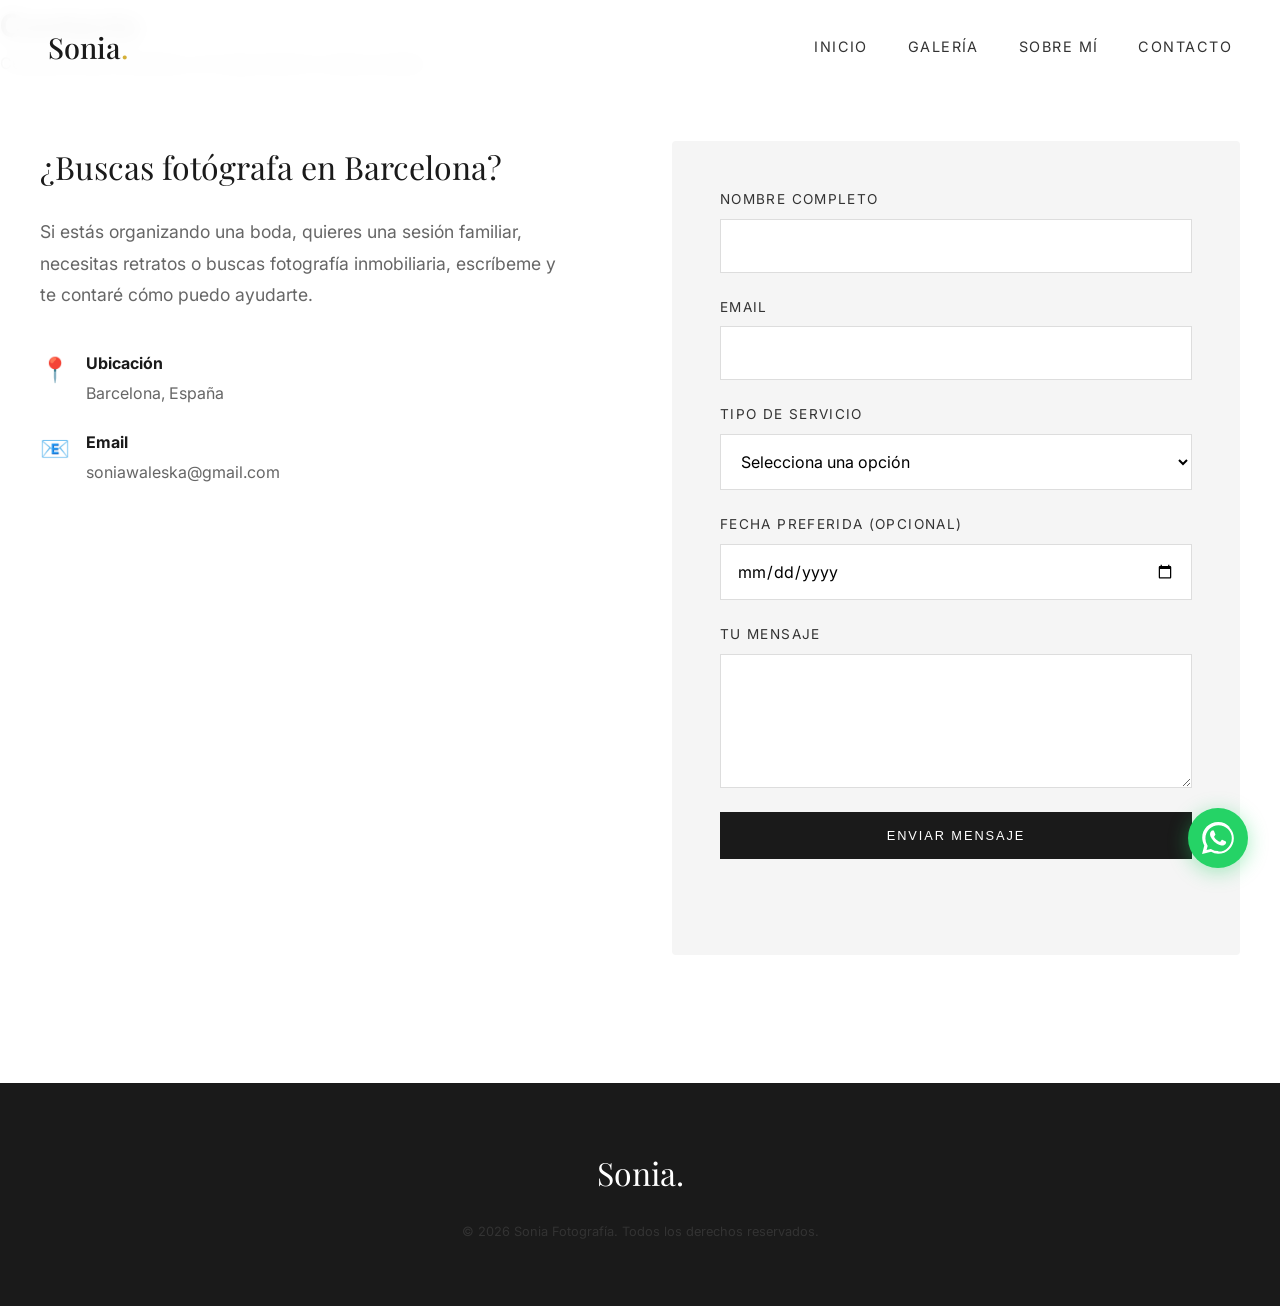
==== contacto.html @ cfec3656 "Improve local SEO and conversion copy" ====
<!DOCTYPE html>
<html lang="es">
<head>
    <meta charset="UTF-8">
    <meta name="viewport" content="width=device-width, initial-scale=1.0">
    <title>Contacto | Sonia Waleska Fotografía</title>
    <meta name="description" content="Contacta con Sonia Waleska, fotógrafa en Barcelona, para bodas, sesiones familiares, retratos y fotografía inmobiliaria. Cuéntame tu idea y te responderé pronto.">
    <meta name="robots" content="index, follow">
    <link rel="canonical" href="https://www.soniawaleska.com/contacto.html">
    <meta property="og:type" content="website">
    <meta property="og:locale" content="es_ES">
    <meta property="og:site_name" content="Sonia Waleska">
    <meta property="og:title" content="Contacto | Sonia Waleska Fotografía">
    <meta property="og:description" content="Contacta con Sonia Waleska para reservar tu sesión o consultar tu proyecto de fotografía en Barcelona.">
    <meta property="og:url" content="https://www.soniawaleska.com/contacto.html">
    <meta property="og:image" content="https://www.soniawaleska.com/og-image.png">
    <meta property="og:image:alt" content="Sonia Waleska, fotógrafa en Barcelona">
    <meta name="twitter:card" content="summary_large_image">
    <meta name="twitter:title" content="Contacto | Sonia Waleska Fotografía">
    <meta name="twitter:description" content="Contacta con Sonia Waleska para reservar tu sesión o consultar tu proyecto de fotografía en Barcelona.">
    <meta name="twitter:image" content="https://www.soniawaleska.com/og-image.png">
    <script async src="https://www.googletagmanager.com/gtag/js?id=G-TX9KS64HBC"></script>
    <script>
      window.dataLayer = window.dataLayer || [];
      function gtag(){dataLayer.push(arguments);}
      gtag('js', new Date());
      gtag('config', 'G-TX9KS64HBC');
    </script>
    <link rel="icon" href="favicon.ico" sizes="any">
    <link rel="icon" type="image/png" sizes="32x32" href="favicon-32.png">
    <link rel="icon" type="image/png" sizes="16x16" href="favicon-16.png">
    <link rel="icon" type="image/svg+xml" href="favicon.svg">
    <link rel="apple-touch-icon" sizes="192x192" href="favicon-192.png">
    <link rel="stylesheet" href="css/style.css">
    <link rel="stylesheet" href="css/contacto.css">
    <link href="https://fonts.googleapis.com/css2?family=Playfair+Display:wght@400;500;600;700&family=Inter:wght@300;400;500&display=swap" rel="stylesheet">
</head>
<body>
    <nav class="navbar">
        <div class="logo">Sonia<span class="accent">.</span></div>
        <button class="nav-toggle" aria-label="Abrir menú" aria-expanded="false">
            <span class="hamburger"></span>
        </button>
        <ul class="nav-links">
            <li><a href="index.html">Inicio</a></li>
            <li><a href="galeria.html">Galería</a></li>
            <li><a href="sobre.html">Sobre mí</a></li>
            <li><a href="contacto.html" class="active">Contacto</a></li>
        </ul>
    </nav>

    <header class="page-header">
        <h1 class="page-title">Contacto</h1>
        <p class="page-subtitle">Cuéntame qué necesitas y te responderé lo antes posible</p>
    </header>

    <section class="contact-section">
        <div class="container">
            <div class="contact-grid">
                <div class="contact-info">
                    <h2 class="contact-title">¿Buscas fotógrafa en Barcelona?</h2>
                    <p class="contact-text">Si estás organizando una boda, quieres una sesión familiar, necesitas retratos o buscas fotografía inmobiliaria, escríbeme y te contaré cómo puedo ayudarte.</p>
                    
                    <div class="contact-details">
                        <div class="contact-item">
                            <span class="contact-icon">📍</span>
                            <div>
                                <strong>Ubicación</strong>
                                <p>Barcelona, España</p>
                            </div>
                        </div>
                        <div class="contact-item">
                            <span class="contact-icon">📧</span>
                            <div>
                                <strong>Email</strong>
                                <p>soniawaleska@gmail.com</p>
                            </div>
                        </div>
                    </div>
                </div>

                <div class="contact-form-wrapper">
                    <form class="contact-form" id="contact-form" action="https://formspree.io/f/mykbqjbq" method="POST">
                        <input type="hidden" name="_subject" value="Nuevo mensaje desde soniawaleska.com">

                        <div class="form-group honeypot-field" aria-hidden="true">
                            <label for="website">Si eres humano, deja este campo vacío</label>
                            <input type="text" id="website" name="website" tabindex="-1" autocomplete="off">
                        </div>

                        <div class="form-group">
                            <label for="nombre">Nombre completo</label>
                            <input type="text" id="nombre" name="nombre" required>
                        </div>
                        
                        <div class="form-group">
                            <label for="email">Email</label>
                            <input type="email" id="email" name="email" required>
                        </div>
                        
                        <div class="form-group">
                            <label for="tipo">Tipo de servicio</label>
                            <select id="tipo" name="tipo" required>
                                <option value="">Selecciona una opción</option>
                                <option value="bodas">Bodas</option>
                                <option value="familias">Familias / Retratos</option>
                                <option value="inmuebles">Inmuebles</option>
                                <option value="otro">Otro</option>
                            </select>
                        </div>
                        
                        <div class="form-group">
                            <label for="fecha">Fecha preferida (opcional)</label>
                            <input type="date" id="fecha" name="fecha">
                        </div>
                        
                        <div class="form-group">
                            <label for="mensaje">Tu mensaje</label>
                            <textarea id="mensaje" name="mensaje" rows="5" required></textarea>
                        </div>
                        
                        <button type="submit" class="btn btn-primary">Enviar mensaje</button>
                        <p class="form-status" id="form-status" aria-live="polite"></p>
                    </form>
                </div>
            </div>
        </div>
    </section>

    <footer class="footer">
        <div class="container">
            <div class="footer-content">
                <div class="footer-logo">Sonia<span class="accent">.</span></div>
                <div class="footer-copyright">
                    © 2026 Sonia Fotografía. Todos los derechos reservados.
                </div>
            </div>
        </div>
    </footer>

    <!-- WhatsApp Float Button -->
<a href="https://wa.me/34695807558?text=Hola%20Sonia,%20me%20gustaría%20saber%20más%20sobre%20tus%20servicios%20de%20fotografía" class="whatsapp-float" target="_blank" rel="noopener noreferrer" aria-label="Contactar por WhatsApp">
<svg class="whatsapp-icon" viewBox="0 0 24 24" fill="currentColor">
<path d="M17.472 14.382c-.297-.149-1.758-.867-2.03-.967-.273-.099-.471-.148-.67.15-.197.297-.767.966-.94 1.164-.173.199-.347.223-.644.075-.297-.15-1.255-.463-2.39-1.475-.883-.788-1.48-1.761-1.653-2.059-.173-.297-.018-.458.13-.606.134-.133.298-.347.446-.52.149-.174.198-.298.298-.497.099-.198.05-.371-.025-.52-.075-.149-.669-1.612-.916-2.207-.242-.579-.487-.5-.669-.51-.173-.008-.371-.01-.57-.01-.198 0-.52.074-.792.372-.272.297-1.04 1.016-1.04 2.479 0 1.462 1.065 2.875 1.213 3.074.149.198 2.096 3.2 5.077 4.487.709.306 1.262.489 1.694.625.712.227 1.36.195 1.871.118.571-.085 1.758-.719 2.006-1.413.248-.694.248-1.289.173-1.413-.074-.124-.272-.198-.57-.347m-5.421 7.403h-.004a9.87 9.87 0 01-5.031-1.378l-.361-.214-3.241.851.865-3.153-.205-.347a9.865 9.865 0 01-1.51-5.26c.001-5.45 4.436-9.884 9.888-9.884 2.64 0 5.122 1.03 6.988 2.898a9.825 9.825 0 012.893 6.994c-.003 5.45-4.437 9.884-9.885 9.884m8.413-18.297A11.815 11.815 0 0012.05 0C5.4 0 .16 5.244.157 11.715c0 2.06.536 4.075 1.552 5.852L.05 24l6.768-1.775A11.74 11.74 0 0012.05 23.9c6.653 0 11.848-5.244 11.848-11.715 0-3.13-1.222-6.073-3.453-8.297z"/>
</svg>
</a>

<script src="js/main.js"></script>
</body>
</html>
---- css/style.css ----
/* Sonia Fotografía - Premium Styles */

:root {
    --color-white: #FFFFFF;
    --color-cream: #F5F5F5;
    --color-black: #1A1A1A;
    --color-gray: #333333;
    --color-gray-light: #666666;
    --color-accent: #D4AF37;
    --font-serif: 'Playfair Display', Georgia, serif;
    --font-sans: 'Inter', -apple-system, BlinkMacSystemFont, sans-serif;
    --transition: all 0.3s ease;
}

* {
    margin: 0;
    padding: 0;
    box-sizing: border-box;
}

body {
    font-family: var(--font-sans);
    color: var(--color-black);
    line-height: 1.6;
    background: var(--color-white);
}

/* Navbar */
.navbar {
    position: fixed;
    top: 0;
    left: 0;
    right: 0;
    padding: 1.5rem 3rem;
    display: flex;
    justify-content: space-between;
    align-items: center;
    z-index: 1000;
    background: rgba(255, 255, 255, 0.95);
    backdrop-filter: blur(10px);
}

.logo {
    font-family: var(--font-serif);
    font-size: 1.8rem;
    font-weight: 500;
    color: var(--color-black);
}

.logo .accent {
    color: var(--color-accent);
}

/* Desktop Navigation */
.nav-links {
    display: flex;
    list-style: none;
    gap: 2.5rem;
}

.nav-links a {
    text-decoration: none;
    color: var(--color-gray);
    font-weight: 400;
    font-size: 0.9rem;
    text-transform: uppercase;
    letter-spacing: 0.1em;
    transition: var(--transition);
}

.nav-links a:hover {
    color: var(--color-accent);
}

/* Mobile Navigation - Hamburger Menu */
.nav-toggle {
    display: none;
    background: transparent;
    border: none;
    cursor: pointer;
    padding: 0.5rem;
    z-index: 1001;
}

.hamburger {
    display: block;
    width: 24px;
    height: 2px;
    background: var(--color-black);
    position: relative;
    transition: var(--transition);
}

.hamburger::before,
.hamburger::after {
    content: '';
    position: absolute;
    width: 24px;
    height: 2px;
    background: var(--color-black);
    transition: var(--transition);
}

.hamburger::before {
    top: -7px;
}

.hamburger::after {
    top: 7px;
}

/* Hamburger Animation when Active */
.nav-toggle[aria-expanded="true"] .hamburger {
    background: transparent;
}

.nav-toggle[aria-expanded="true"] .hamburger::before {
    transform: rotate(45deg);
    top: 0;
}

.nav-toggle[aria-expanded="true"] .hamburger::after {
    transform: rotate(-45deg);
    top: 0;
}

/* Mobile Menu Styles */
@media (max-width: 768px) {
    .navbar {
        padding: 1rem 1.5rem;
    }

    .nav-toggle {
        display: block;
    }

    .nav-links {
        position: fixed;
        top: 0;
        right: -100%;
        width: 70%;
        max-width: 300px;
        height: 100vh;
        background: var(--color-white);
        flex-direction: column;
        justify-content: center;
        align-items: center;
        gap: 2rem;
        padding: 2rem;
        transition: right 0.3s ease;
        box-shadow: -5px 0 20px rgba(0, 0, 0, 0.1);
    }

    .nav-links.active {
        right: 0;
    }

    .nav-links a {
        font-size: 1.1rem;
        color: var(--color-black);
    }
}

/* Hero */
.hero {
    height: 100vh;
    display: flex;
    flex-direction: column;
    justify-content: center;
    align-items: center;
    text-align: center;
    background: linear-gradient(135deg, var(--color-cream) 0%, var(--color-white) 100%);
    position: relative;
    overflow: hidden;
}

.hero::before {
    content: '';
    position: absolute;
    top: 0;
    left: 0;
    right: 0;
    bottom: 0;
    background-image: url('https://images.unsplash.com/photo-1494438639946-1ebd1d20bf85?w=1920&q=80');
    background-size: cover;
    background-position: center;
    opacity: 0.15;
}

.hero-content {
    position: relative;
    z-index: 1;
    max-width: 800px;
    padding: 2rem;
}

.hero-title {
    font-family: var(--font-serif);
    font-size: 4rem;
    font-weight: 400;
    margin-bottom: 1rem;
    letter-spacing: -0.02em;
}

.hero-subtitle {
    font-size: 1.3rem;
    color: var(--color-gray-light);
    margin-bottom: 0.5rem;
    font-weight: 300;
}

.hero-location {
    font-size: 1rem;
    color: var(--color-gray-light);
    margin-bottom: 2rem;
}

.hero-scroll {
    position: absolute;
    bottom: 3rem;
    left: 50%;
    transform: translateX(-50%);
    display: flex;
    flex-direction: column;
    align-items: center;
    gap: 1rem;
}

.scroll-text {
    font-size: 0.75rem;
    text-transform: uppercase;
    letter-spacing: 0.2em;
    color: var(--color-gray-light);
}

.scroll-line {
    width: 1px;
    height: 60px;
    background: var(--color-gray-light);
    animation: scrollPulse 2s infinite;
}

@keyframes scrollPulse {
    0%, 100% { opacity: 0.3; transform: scaleY(1); }
    50% { opacity: 1; transform: scaleY(1.1); }
}

/* Buttons */
.btn {
    display: inline-block;
    padding: 1rem 2.5rem;
    text-decoration: none;
    text-transform: uppercase;
    font-size: 0.8rem;
    letter-spacing: 0.15em;
    transition: var(--transition);
    cursor: pointer;
    border: none;
}

.btn-primary {
    background: var(--color-black);
    color: var(--color-white);
}

.btn-primary:hover {
    background: var(--color-gray);
}

.btn-secondary {
    border: 1px solid var(--color-black);
    color: var(--color-black);
    background: transparent;
}

.btn-secondary:hover {
    background: var(--color-black);
    color: var(--color-white);
}

/* Servicios */
.servicios {
    padding: 8rem 2rem;
    background: var(--color-white);
}

.container {
    max-width: 1200px;
    margin: 0 auto;
}

.section-title {
    font-family: var(--font-serif);
    font-size: 2.5rem;
    text-align: center;
    margin-bottom: 4rem;
    font-weight: 400;
}

.servicios-grid {
    display: grid;
    grid-template-columns: repeat(auto-fit, minmax(350px, 1fr));
    gap: 2rem;
}

.servicio-card {
    position: relative;
    overflow: hidden;
    aspect-ratio: 3/4;
    cursor: pointer;
}

.servicio-card img {
    width: 100%;
    height: 100%;
    object-fit: cover;
    transition: var(--transition);
}

.servicio-card:hover img {
    transform: scale(1.05);
}

.servicio-overlay {
    position: absolute;
    bottom: 0;
    left: 0;
    right: 0;
    padding: 2rem;
    background: linear-gradient(transparent, rgba(0,0,0,0.7));
    color: white;
    transform: translateY(20px);
    opacity: 0.9;
    transition: var(--transition);
}

.servicio-card:hover .servicio-overlay {
    transform: translateY(0);
    opacity: 1;
}

.servicio-overlay h3 {
    font-family: var(--font-serif);
    font-size: 1.5rem;
    margin-bottom: 0.5rem;
}

.servicio-overlay p {
    font-size: 0.9rem;
    opacity: 0.9;
}

/* CTA */
.cta {
    padding: 8rem 2rem;
    background: var(--color-cream);
    text-align: center;
}

.cta-title {
    font-family: var(--font-serif);
    font-size: 2.5rem;
    margin-bottom: 1rem;
    font-weight: 400;
}

.cta-text {
    color: var(--color-gray-light);
    font-size: 1.1rem;
    margin-bottom: 2rem;
}

/* Footer */
.footer {
    padding: 4rem 2rem;
    background: var(--color-black);
    color: var(--color-white);
    text-align: center;
}

.footer-logo {
    font-family: var(--font-serif);
    font-size: 2rem;
    margin-bottom: 1.5rem;
}

.footer-links {
    margin-bottom: 1.5rem;
    display: flex;
    justify-content: center;
    align-items: center;
    flex-wrap: wrap;
    gap: 1rem;
}

.footer-links a,
.footer-links span {
    color: var(--color-gray-light);
    text-decoration: none;
    font-size: 0.9rem;
}

.footer-links a:hover {
    color: var(--color-white);
}

.separator {
    color: var(--color-gray);
}

.footer-copyright {
    color: var(--color-gray); font-size: 0.8rem; }

/* Responsive */
@media (max-width: 768px) {
    html, body { overflow-x: hidden; }
    .hero-title { font-size: 2.5rem; }
    .hero-subtitle { font-size: 1rem; }
    .servicios-grid { grid-template-columns: 1fr; }
    .section-title, .cta-title { font-size: 2rem; }
    .container { padding: 0 1rem; }
}

/* WhatsApp Float Button */
.whatsapp-float {
  position: fixed;
  bottom: 2rem;
  right: 2rem;
  width: 60px;
  height: 60px;
  background: #25D366;
  border-radius: 50%;
  display: flex;
  align-items: center;
  justify-content: center;
  box-shadow: 0 4px 20px rgba(37, 211, 102, 0.4);
  transition: var(--transition);
  z-index: 9999;
  text-decoration: none;
}

.whatsapp-float:hover {
  transform: scale(1.1);
  box-shadow: 0 6px 30px rgba(37, 211, 102, 0.6);
}

.whatsapp-float:hover .whatsapp-icon {
  transform: rotate(10deg);
}

.whatsapp-icon {
  width: 32px;
  height: 32px;
  color: white;
  transition: transform 0.3s ease;
}

@media (max-width: 768px) {
  .whatsapp-float {
    bottom: 1.5rem;
    right: 1.5rem;
    width: 55px;
    height: 55px;
  }

  .whatsapp-icon {
    width: 28px;
    height: 28px;
  }
}
---- css/contacto.css ----
/* Estilos específicos de Contacto */

.contact-section {
    padding: 4rem 2rem 8rem;
}

.contact-grid {
    display: grid;
    grid-template-columns: 1fr 1fr;
    gap: 4rem;
    max-width: 1200px;
    margin: 0 auto;
}

.contact-info {
    padding-right: 2rem;
}

.contact-title {
    font-family: var(--font-serif);
    font-size: 2rem;
    margin-bottom: 1.5rem;
    font-weight: 400;
}

.contact-text {
    color: var(--color-gray-light);
    font-size: 1.1rem;
    margin-bottom: 2.5rem;
    line-height: 1.8;
}

.contact-details {
    display: flex;
    flex-direction: column;
    gap: 1.5rem;
}

.contact-item {
    display: flex;
    align-items: flex-start;
    gap: 1rem;
}

.contact-icon {
    font-size: 1.5rem;
}

.contact-item strong {
    display: block;
    margin-bottom: 0.25rem;
}

.contact-item p {
    color: var(--color-gray-light);
}

/* Formulario */
.contact-form-wrapper {
    background: var(--color-cream);
    padding: 3rem;
    border-radius: 4px;
}

.contact-form {
    display: flex;
    flex-direction: column;
    gap: 1.5rem;
}

.form-group {
    display: flex;
    flex-direction: column;
}

.form-group label {
    font-size: 0.85rem;
    text-transform: uppercase;
    letter-spacing: 0.1em;
    margin-bottom: 0.5rem;
    color: var(--color-gray);
}

.form-group input,
.form-group textarea,
.form-group select {
    padding: 1rem;
    border: 1px solid #ddd;
    background: var(--color-white);
    font-family: var(--font-sans);
    font-size: 1rem;
    transition: var(--transition);
}

.form-group input:focus,
.form-group textarea:focus,
.form-group select:focus {
    outline: none;
    border-color: var(--color-black);
}

.form-group textarea {
    resize: vertical;
    min-height: 120px;
}

.honeypot-field {
    position: absolute;
    left: -9999px;
    width: 1px;
    height: 1px;
    overflow: hidden;
}

.form-status {
    min-height: 1.5rem;
    margin: 0;
    font-size: 0.95rem;
    color: var(--color-gray);
}

.form-status.is-error {
    color: #b42318;
}

/* Responsive */
@media (max-width: 768px) {
    .contact-grid {
        grid-template-columns: 1fr;
        gap: 2rem;
    }
    
    .contact-info {
        padding-right: 0;
    }
    
    .contact-form-wrapper {
        padding: 2rem;
    }
}
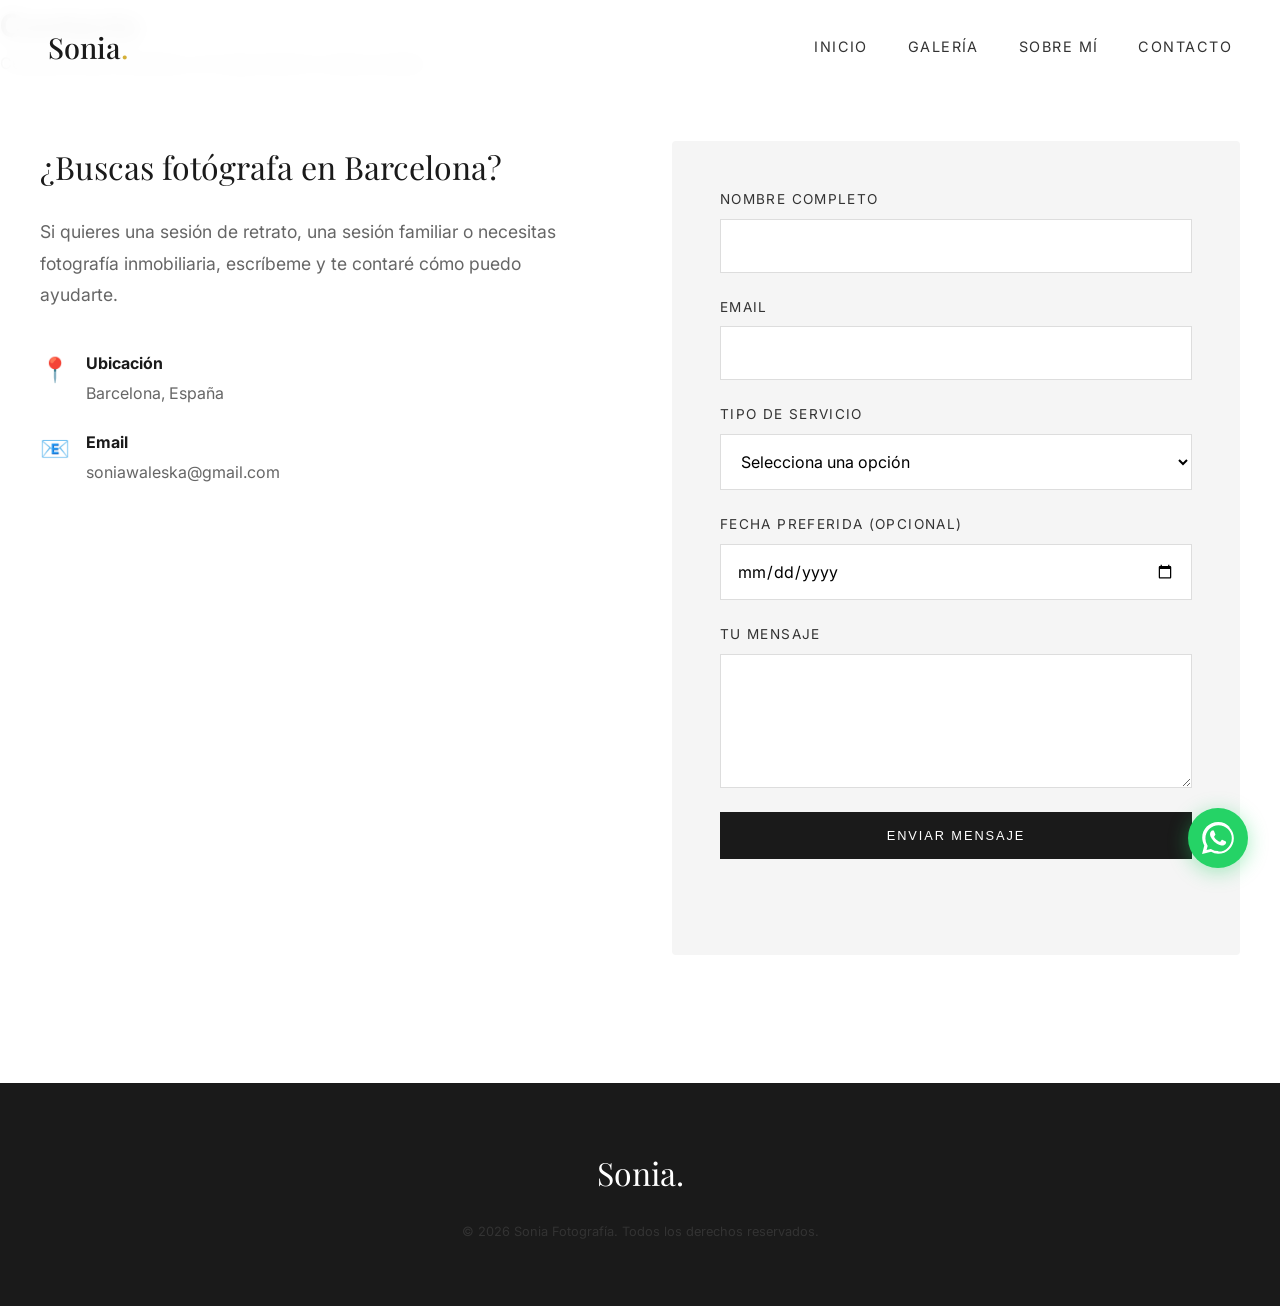
==== commit ece5f1a6: "Refocus site on portraits and real estate" ====
--- a/contacto.html
+++ b/contacto.html
@@ -4,7 +4,7 @@
     <meta charset="UTF-8">
     <meta name="viewport" content="width=device-width, initial-scale=1.0">
     <title>Contacto | Sonia Waleska Fotografía</title>
-    <meta name="description" content="Contacta con Sonia Waleska, fotógrafa en Barcelona, para bodas, sesiones familiares, retratos y fotografía inmobiliaria. Cuéntame tu idea y te responderé pronto.">
+    <meta name="description" content="Contacta con Sonia Waleska, fotógrafa en Barcelona, para retratos, sesiones familiares y fotografía inmobiliaria. Cuéntame tu idea y te responderé pronto.">
     <meta name="robots" content="index, follow">
     <link rel="canonical" href="https://www.soniawaleska.com/contacto.html">
     <meta property="og:type" content="website">
@@ -59,7 +59,7 @@
             <div class="contact-grid">
                 <div class="contact-info">
                     <h2 class="contact-title">¿Buscas fotógrafa en Barcelona?</h2>
-                    <p class="contact-text">Si estás organizando una boda, quieres una sesión familiar, necesitas retratos o buscas fotografía inmobiliaria, escríbeme y te contaré cómo puedo ayudarte.</p>
+                    <p class="contact-text">Si quieres una sesión de retrato, una sesión familiar o necesitas fotografía inmobiliaria, escríbeme y te contaré cómo puedo ayudarte.</p>
                     
                     <div class="contact-details">
                         <div class="contact-item">
@@ -102,8 +102,7 @@
                             <label for="tipo">Tipo de servicio</label>
                             <select id="tipo" name="tipo" required>
                                 <option value="">Selecciona una opción</option>
-                                <option value="bodas">Bodas</option>
-                                <option value="familias">Familias / Retratos</option>
+                                <option value="retratos">Retratos / Familias</option>
                                 <option value="inmuebles">Inmuebles</option>
                                 <option value="otro">Otro</option>
                             </select>
--- a/css/style.css
+++ b/css/style.css
@@ -350,10 +350,67 @@
     opacity: 0.9;
 }
 
-/* CTA */
+/* Process / Trust / FAQ / CTA */
+.process-section,
+.trust-section,
+.faq-section,
 .cta {
     padding: 8rem 2rem;
+}
+
+.process-section,
+.faq-section {
+    background: var(--color-white);
+}
+
+.trust-section,
+.cta {
     background: var(--color-cream);
+}
+
+.process-grid,
+.trust-grid,
+.faq-grid {
+    display: grid;
+    grid-template-columns: repeat(auto-fit, minmax(240px, 1fr));
+    gap: 2rem;
+}
+
+.process-card,
+.trust-item,
+.faq-item {
+    background: var(--color-white);
+    padding: 2rem;
+    border-radius: 4px;
+    box-shadow: 0 8px 30px rgba(0, 0, 0, 0.04);
+}
+
+.process-step {
+    display: inline-block;
+    margin-bottom: 1rem;
+    font-size: 0.85rem;
+    letter-spacing: 0.15em;
+    color: var(--color-accent);
+}
+
+.process-card h3,
+.trust-item h3,
+.faq-item h3 {
+    font-family: var(--font-serif);
+    font-size: 1.4rem;
+    margin-bottom: 0.75rem;
+    font-weight: 400;
+}
+
+.process-card p,
+.trust-item p,
+.faq-item p,
+.cta-text {
+    color: var(--color-gray-light);
+    font-size: 1.05rem;
+}
+
+.cta {
     text-align: center;
 }
 
@@ -365,8 +422,6 @@
 }
 
 .cta-text {
-    color: var(--color-gray-light);
-    font-size: 1.1rem;
     margin-bottom: 2rem;
 }
 
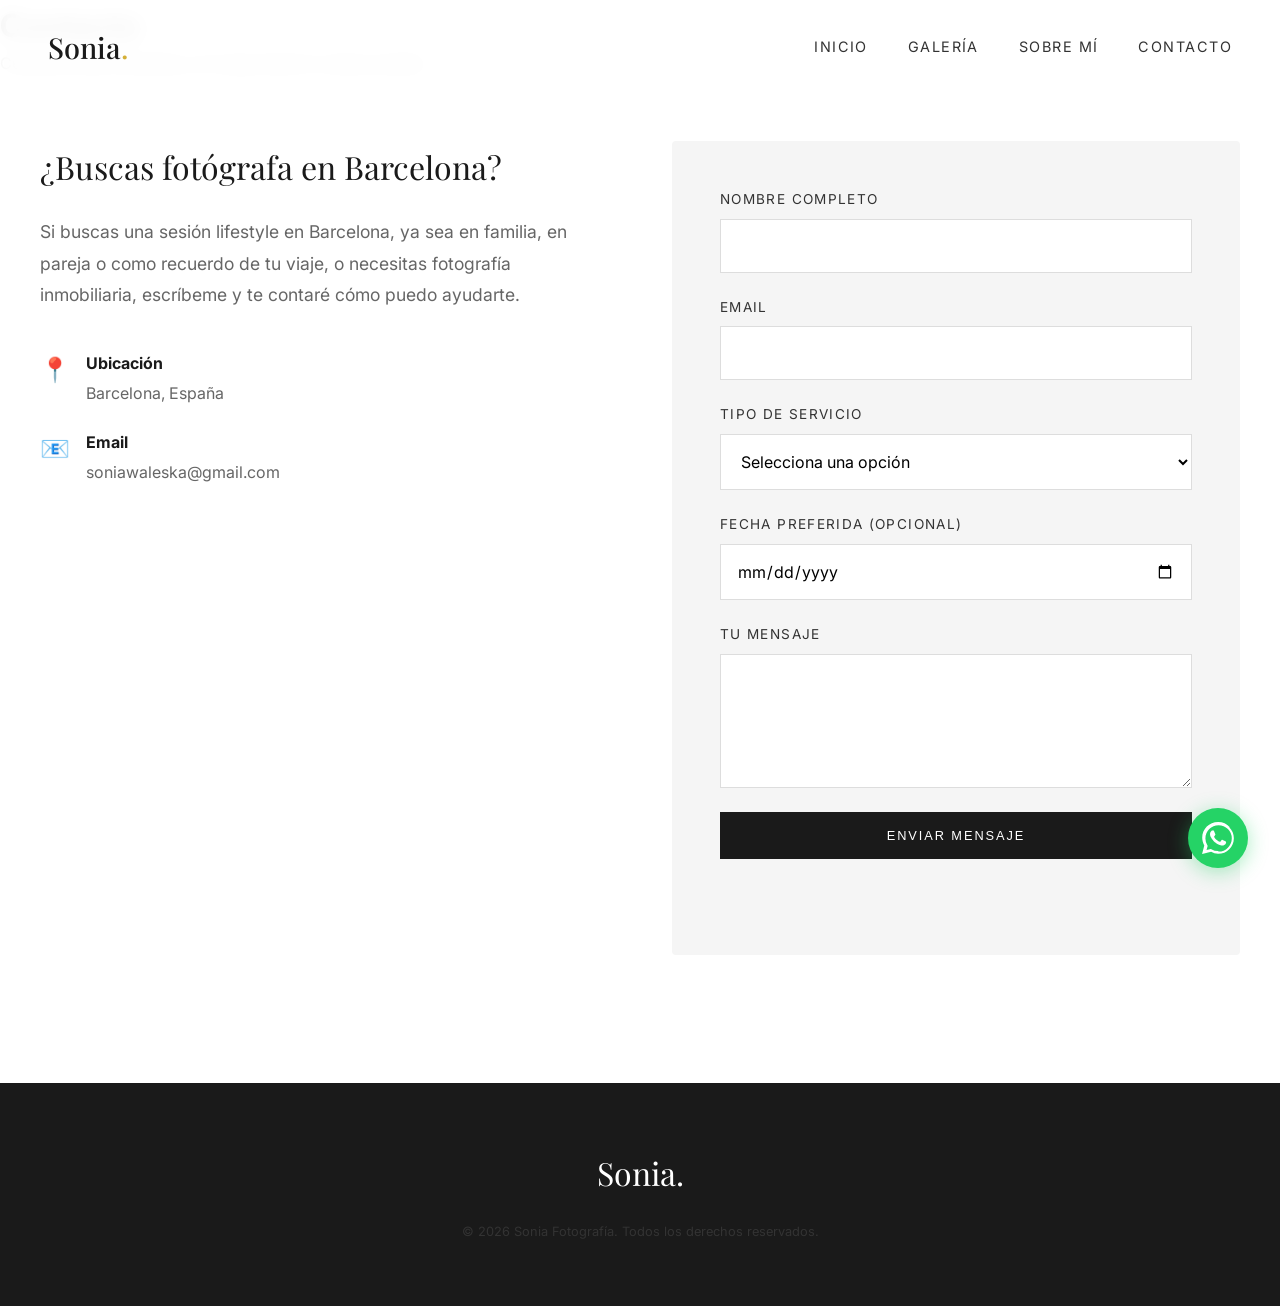
==== commit 4cf5d6fd: "Rename portrait/family offering to lifestyle" ====
--- a/contacto.html
+++ b/contacto.html
@@ -4,7 +4,7 @@
     <meta charset="UTF-8">
     <meta name="viewport" content="width=device-width, initial-scale=1.0">
     <title>Contacto | Sonia Waleska Fotografía</title>
-    <meta name="description" content="Contacta con Sonia Waleska, fotógrafa en Barcelona, para retratos, sesiones familiares y fotografía inmobiliaria. Cuéntame tu idea y te responderé pronto.">
+    <meta name="description" content="Contacta con Sonia Waleska, fotógrafa en Barcelona, para sesiones lifestyle e inmuebles. Cuéntame tu idea y te responderé pronto.">
     <meta name="robots" content="index, follow">
     <link rel="canonical" href="https://www.soniawaleska.com/contacto.html">
     <meta property="og:type" content="website">
@@ -59,7 +59,7 @@
             <div class="contact-grid">
                 <div class="contact-info">
                     <h2 class="contact-title">¿Buscas fotógrafa en Barcelona?</h2>
-                    <p class="contact-text">Si quieres una sesión de retrato, una sesión familiar o necesitas fotografía inmobiliaria, escríbeme y te contaré cómo puedo ayudarte.</p>
+                    <p class="contact-text">Si buscas una sesión lifestyle en Barcelona, ya sea en familia, en pareja o como recuerdo de tu viaje, o necesitas fotografía inmobiliaria, escríbeme y te contaré cómo puedo ayudarte.</p>
                     
                     <div class="contact-details">
                         <div class="contact-item">
@@ -102,7 +102,7 @@
                             <label for="tipo">Tipo de servicio</label>
                             <select id="tipo" name="tipo" required>
                                 <option value="">Selecciona una opción</option>
-                                <option value="retratos">Retratos / Familias</option>
+                                <option value="lifestyle">Lifestyle</option>
                                 <option value="inmuebles">Inmuebles</option>
                                 <option value="otro">Otro</option>
                             </select>
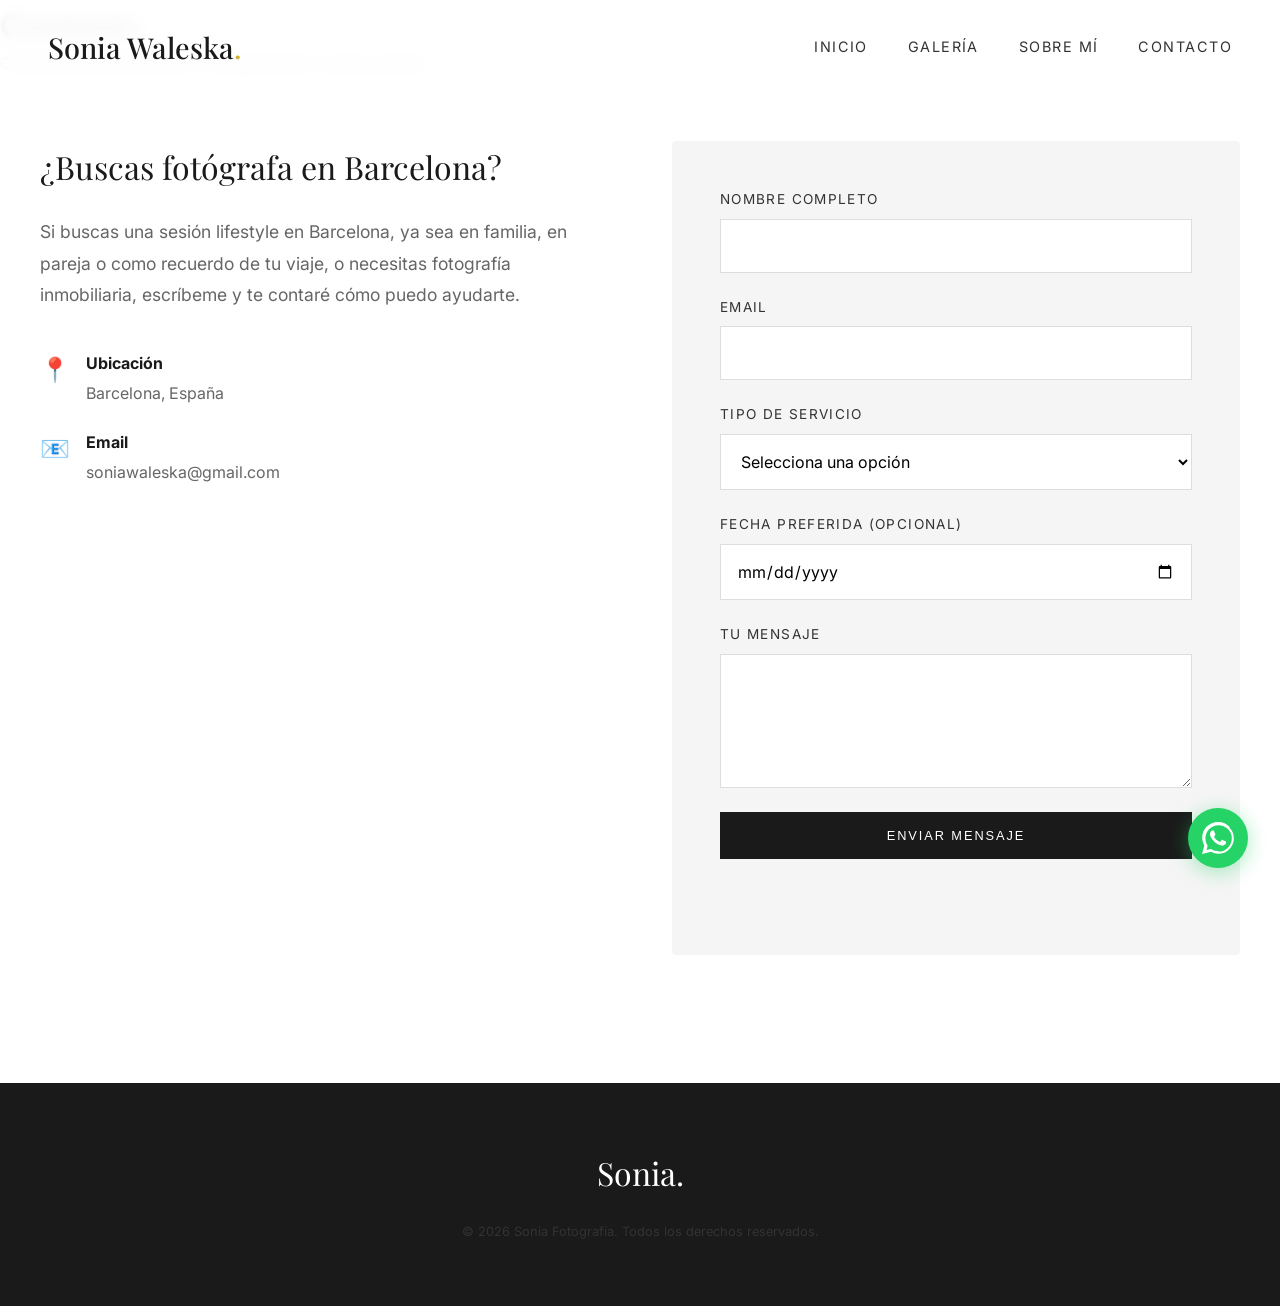
==== commit 409ea05a: "Update site logo text to Sonia Waleska" ====
--- a/contacto.html
+++ b/contacto.html
@@ -37,7 +37,7 @@
 </head>
 <body>
     <nav class="navbar">
-        <div class="logo">Sonia<span class="accent">.</span></div>
+        <div class="logo">Sonia Waleska<span class="accent">.</span></div>
         <button class="nav-toggle" aria-label="Abrir menú" aria-expanded="false">
             <span class="hamburger"></span>
         </button>
@@ -102,7 +102,7 @@
                             <label for="tipo">Tipo de servicio</label>
                             <select id="tipo" name="tipo" required>
                                 <option value="">Selecciona una opción</option>
-                                <option value="lifestyle">Lifestyle</option>
+                                <option value="lifestyle">Lifestyle, familias, parejas o turistas</option>
                                 <option value="inmuebles">Inmuebles</option>
                                 <option value="otro">Otro</option>
                             </select>
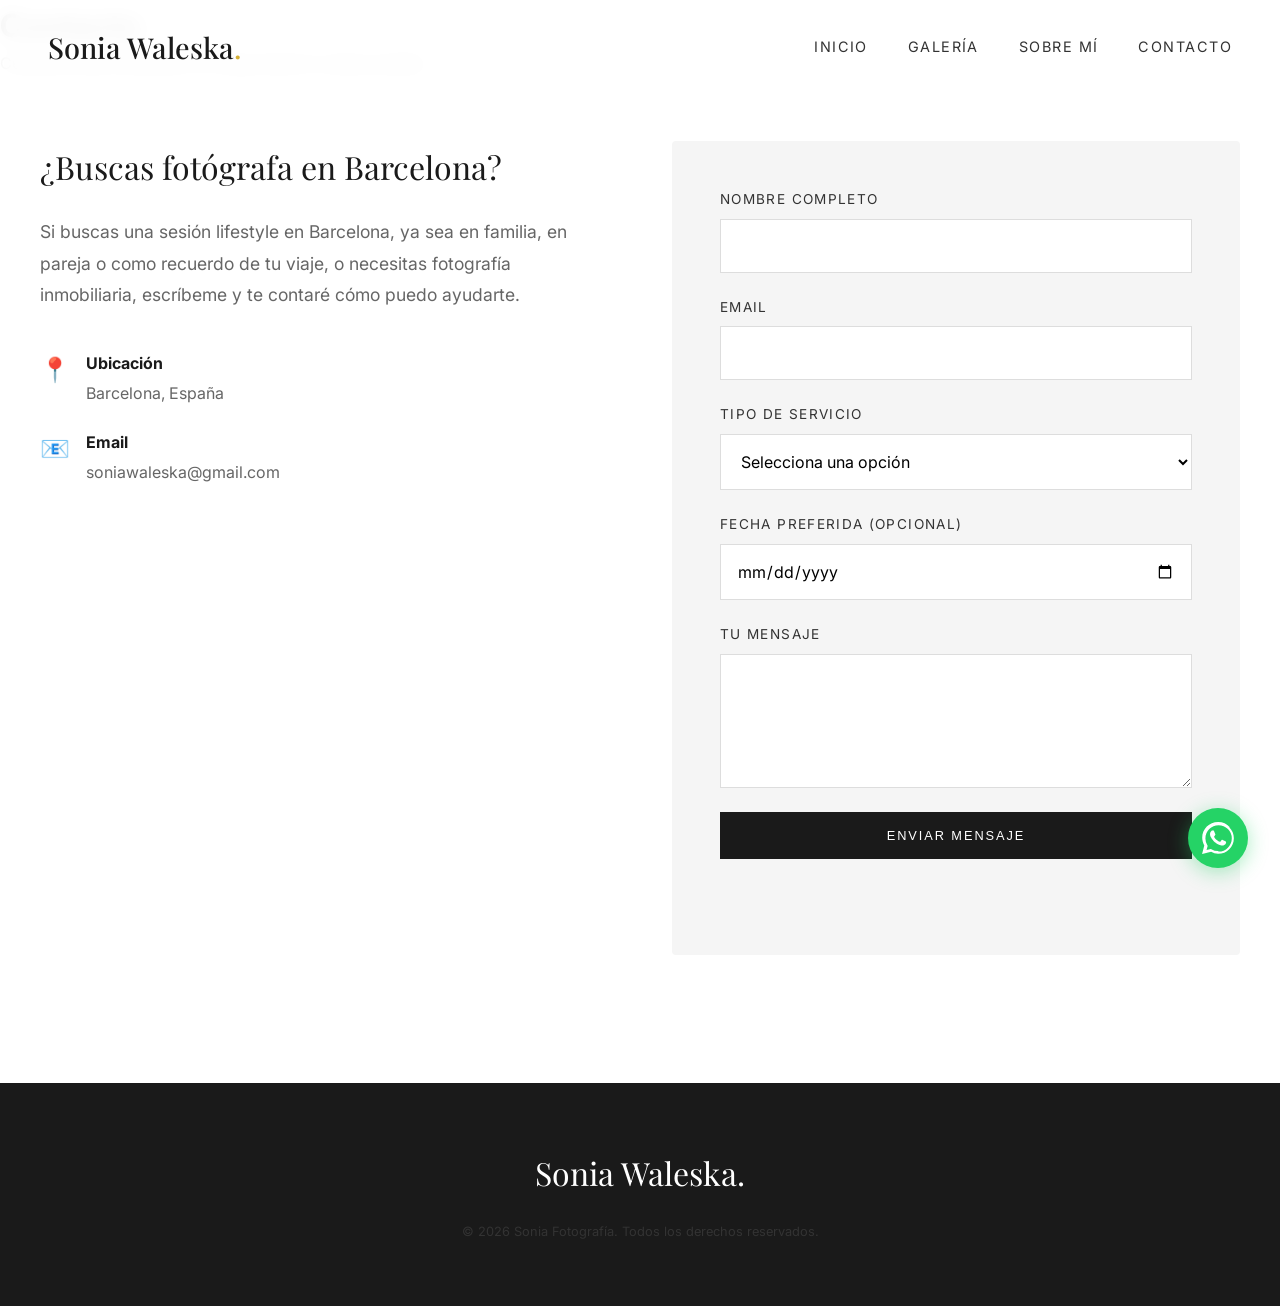
==== commit 2e7bfc0d: "Update footer logo text to Sonia Waleska" ====
--- a/contacto.html
+++ b/contacto.html
@@ -129,7 +129,7 @@
     <footer class="footer">
         <div class="container">
             <div class="footer-content">
-                <div class="footer-logo">Sonia<span class="accent">.</span></div>
+                <div class="footer-logo">Sonia Waleska<span class="accent">.</span></div>
                 <div class="footer-copyright">
                     © 2026 Sonia Fotografía. Todos los derechos reservados.
                 </div>
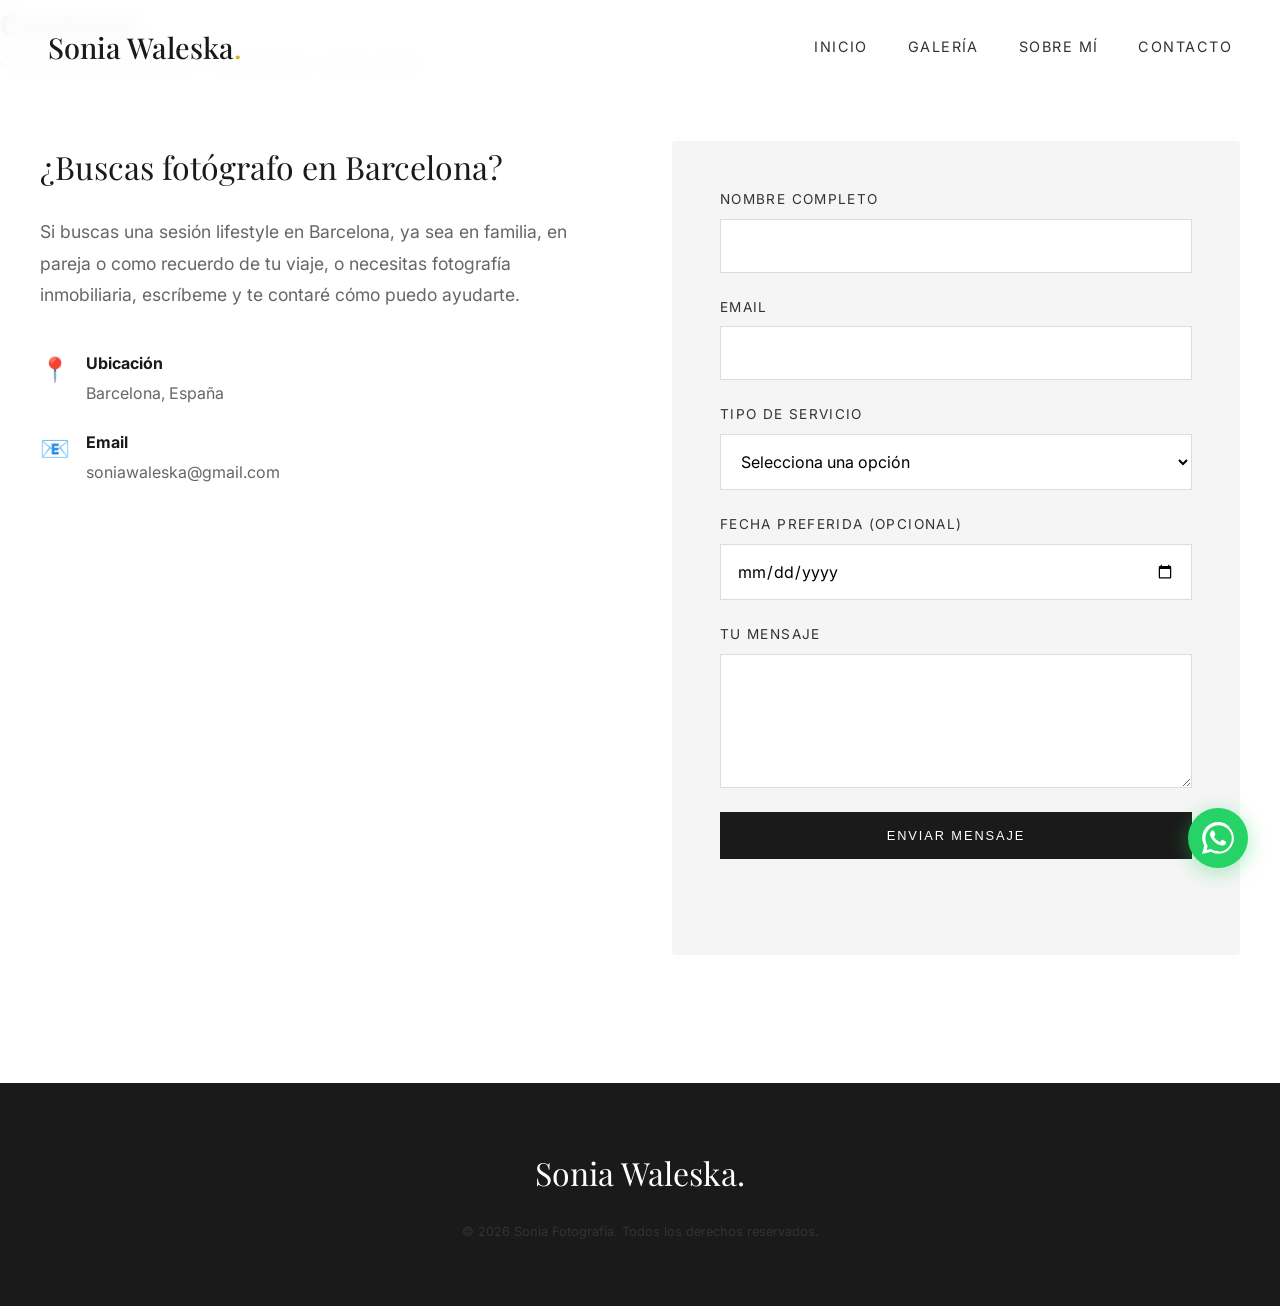
==== commit dacbb757: "Use masculine profession noun in contact copy" ====
--- a/contacto.html
+++ b/contacto.html
@@ -58,7 +58,7 @@
         <div class="container">
             <div class="contact-grid">
                 <div class="contact-info">
-                    <h2 class="contact-title">¿Buscas fotógrafa en Barcelona?</h2>
+                    <h2 class="contact-title">¿Buscas fotógrafo en Barcelona?</h2>
                     <p class="contact-text">Si buscas una sesión lifestyle en Barcelona, ya sea en familia, en pareja o como recuerdo de tu viaje, o necesitas fotografía inmobiliaria, escríbeme y te contaré cómo puedo ayudarte.</p>
                     
                     <div class="contact-details">
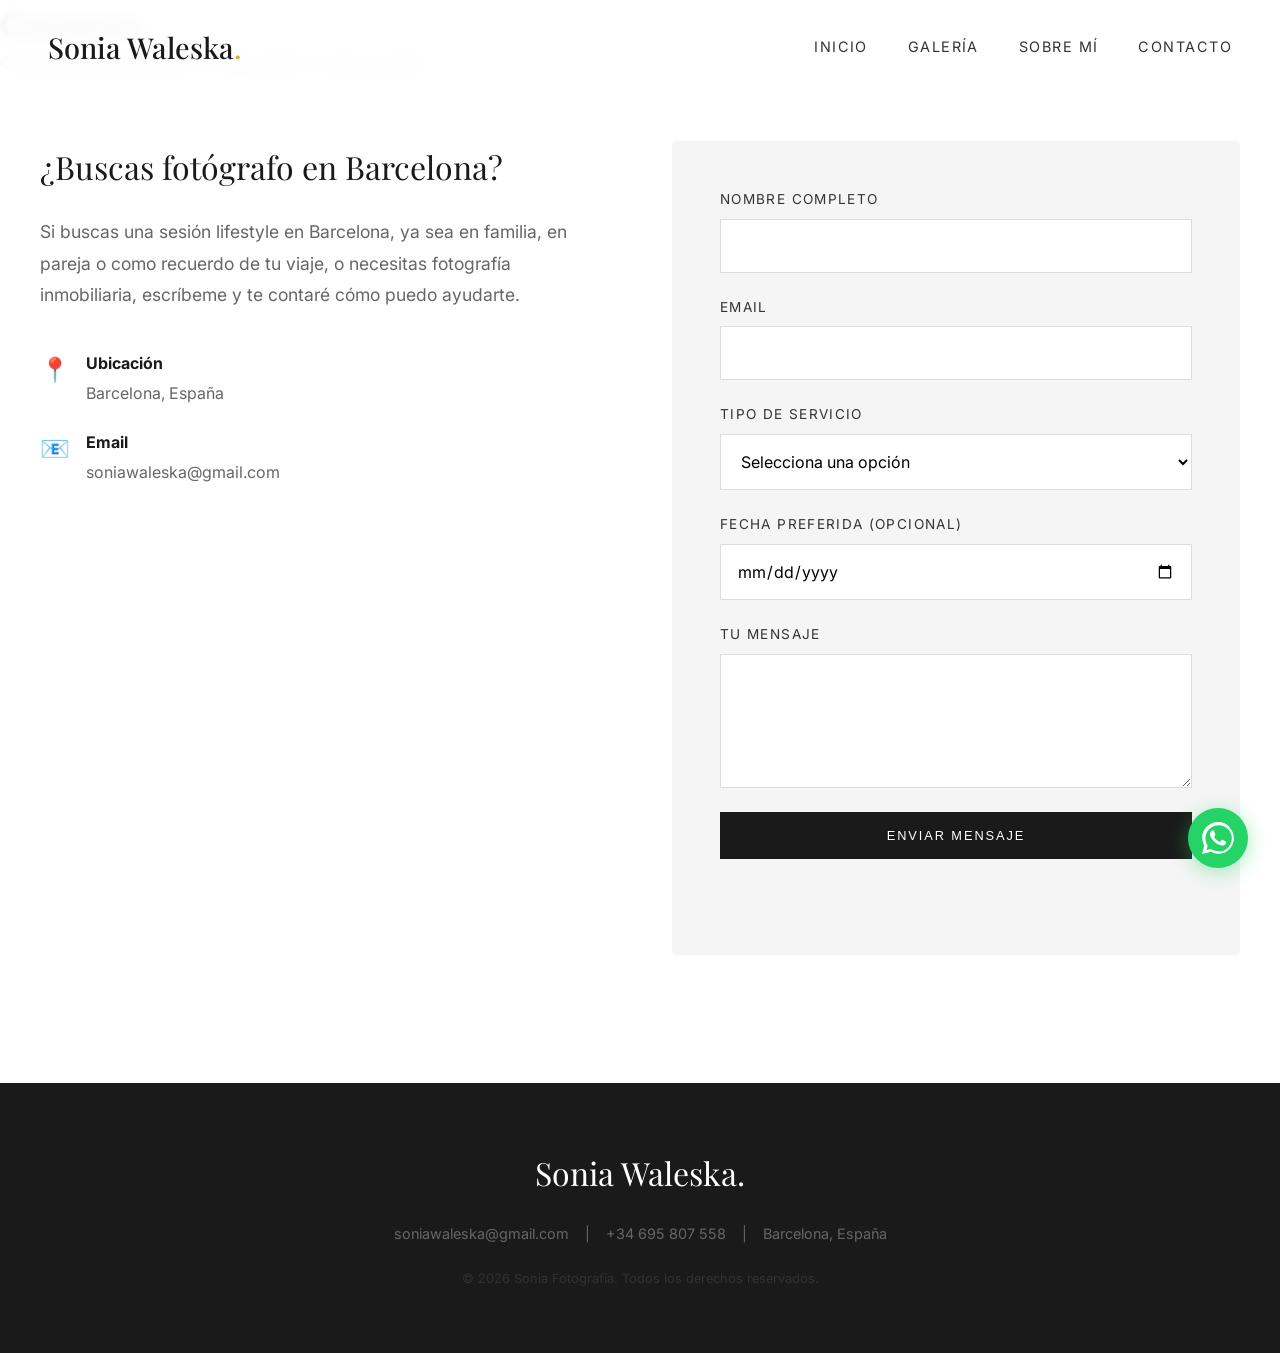
==== commit c604c462: "Unify footer content across pages" ====
--- a/contacto.html
+++ b/contacto.html
@@ -130,6 +130,13 @@
         <div class="container">
             <div class="footer-content">
                 <div class="footer-logo">Sonia Waleska<span class="accent">.</span></div>
+                <div class="footer-links">
+                    <a href="mailto:soniawaleska@gmail.com">soniawaleska@gmail.com</a>
+                    <span class="separator">|</span>
+                    <span>+34 695 807 558</span>
+                    <span class="separator">|</span>
+                    <span>Barcelona, España</span>
+                </div>
                 <div class="footer-copyright">
                     © 2026 Sonia Fotografía. Todos los derechos reservados.
                 </div>
